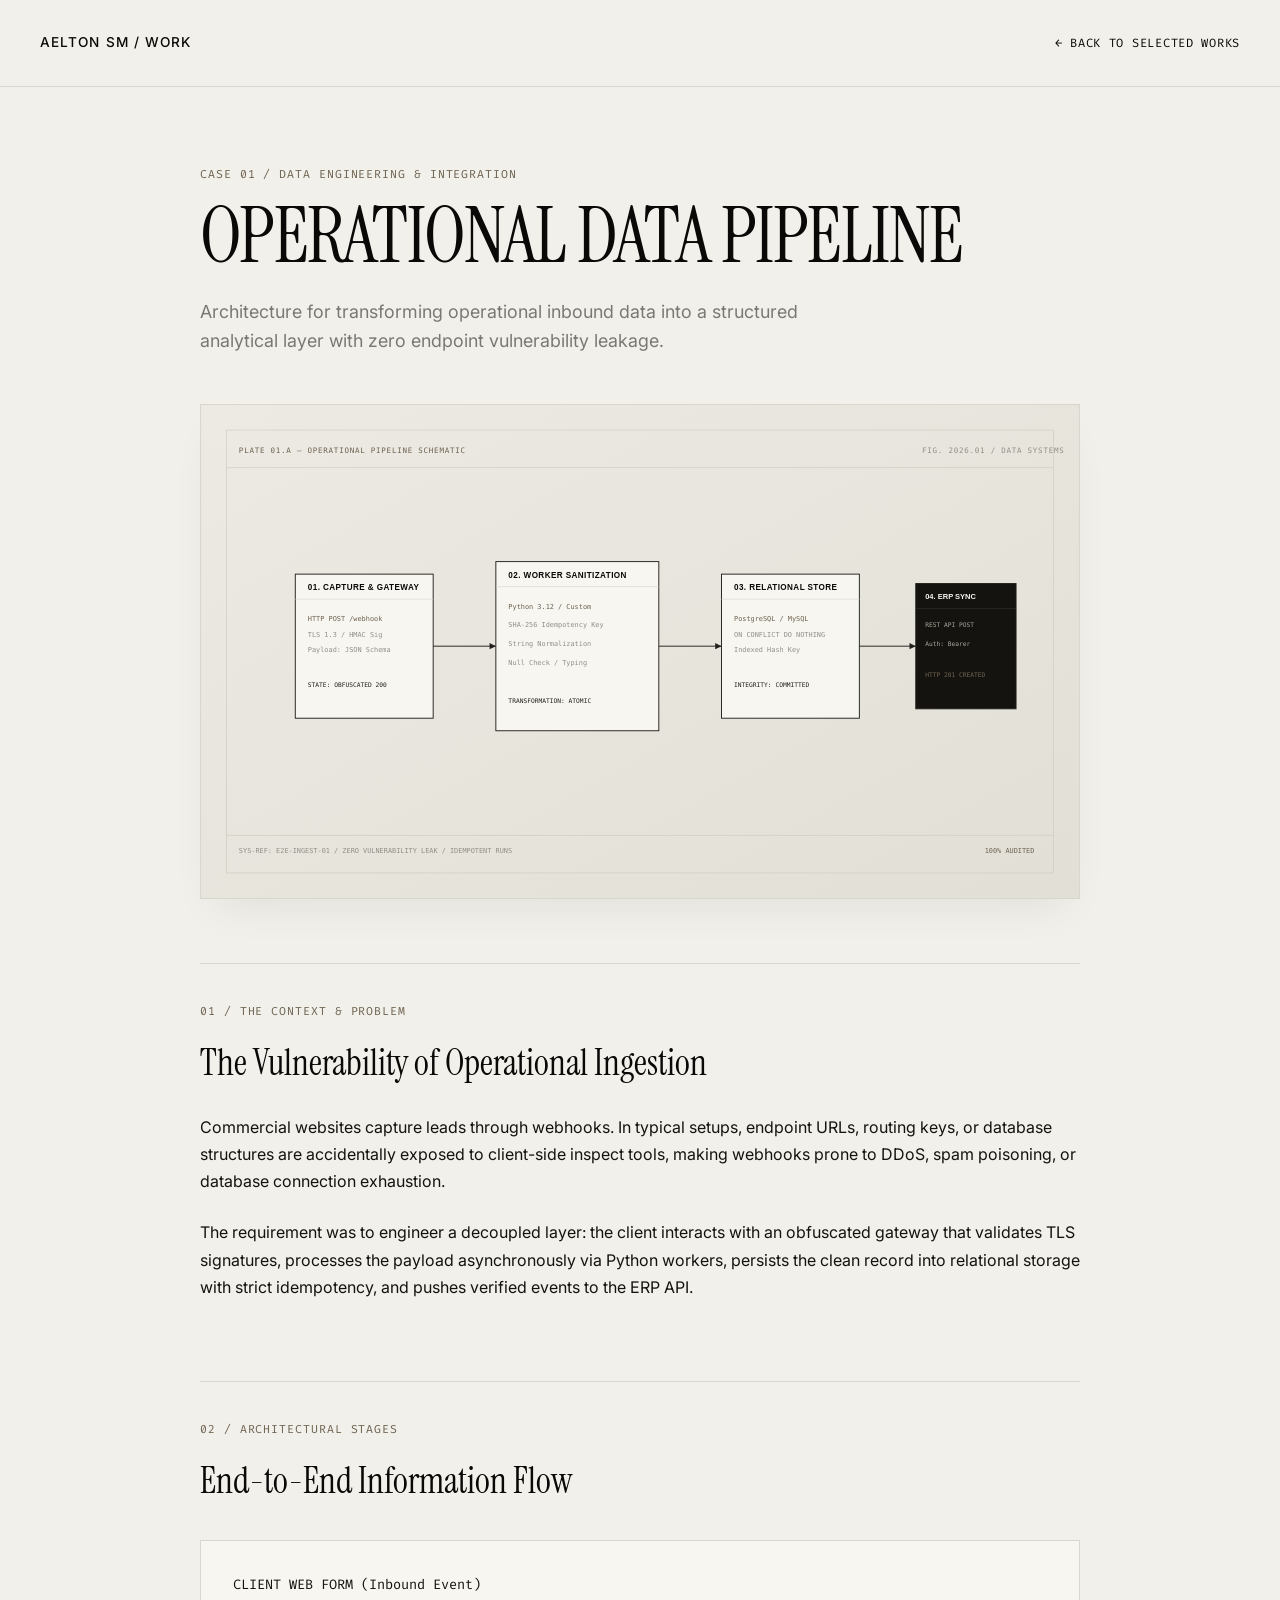
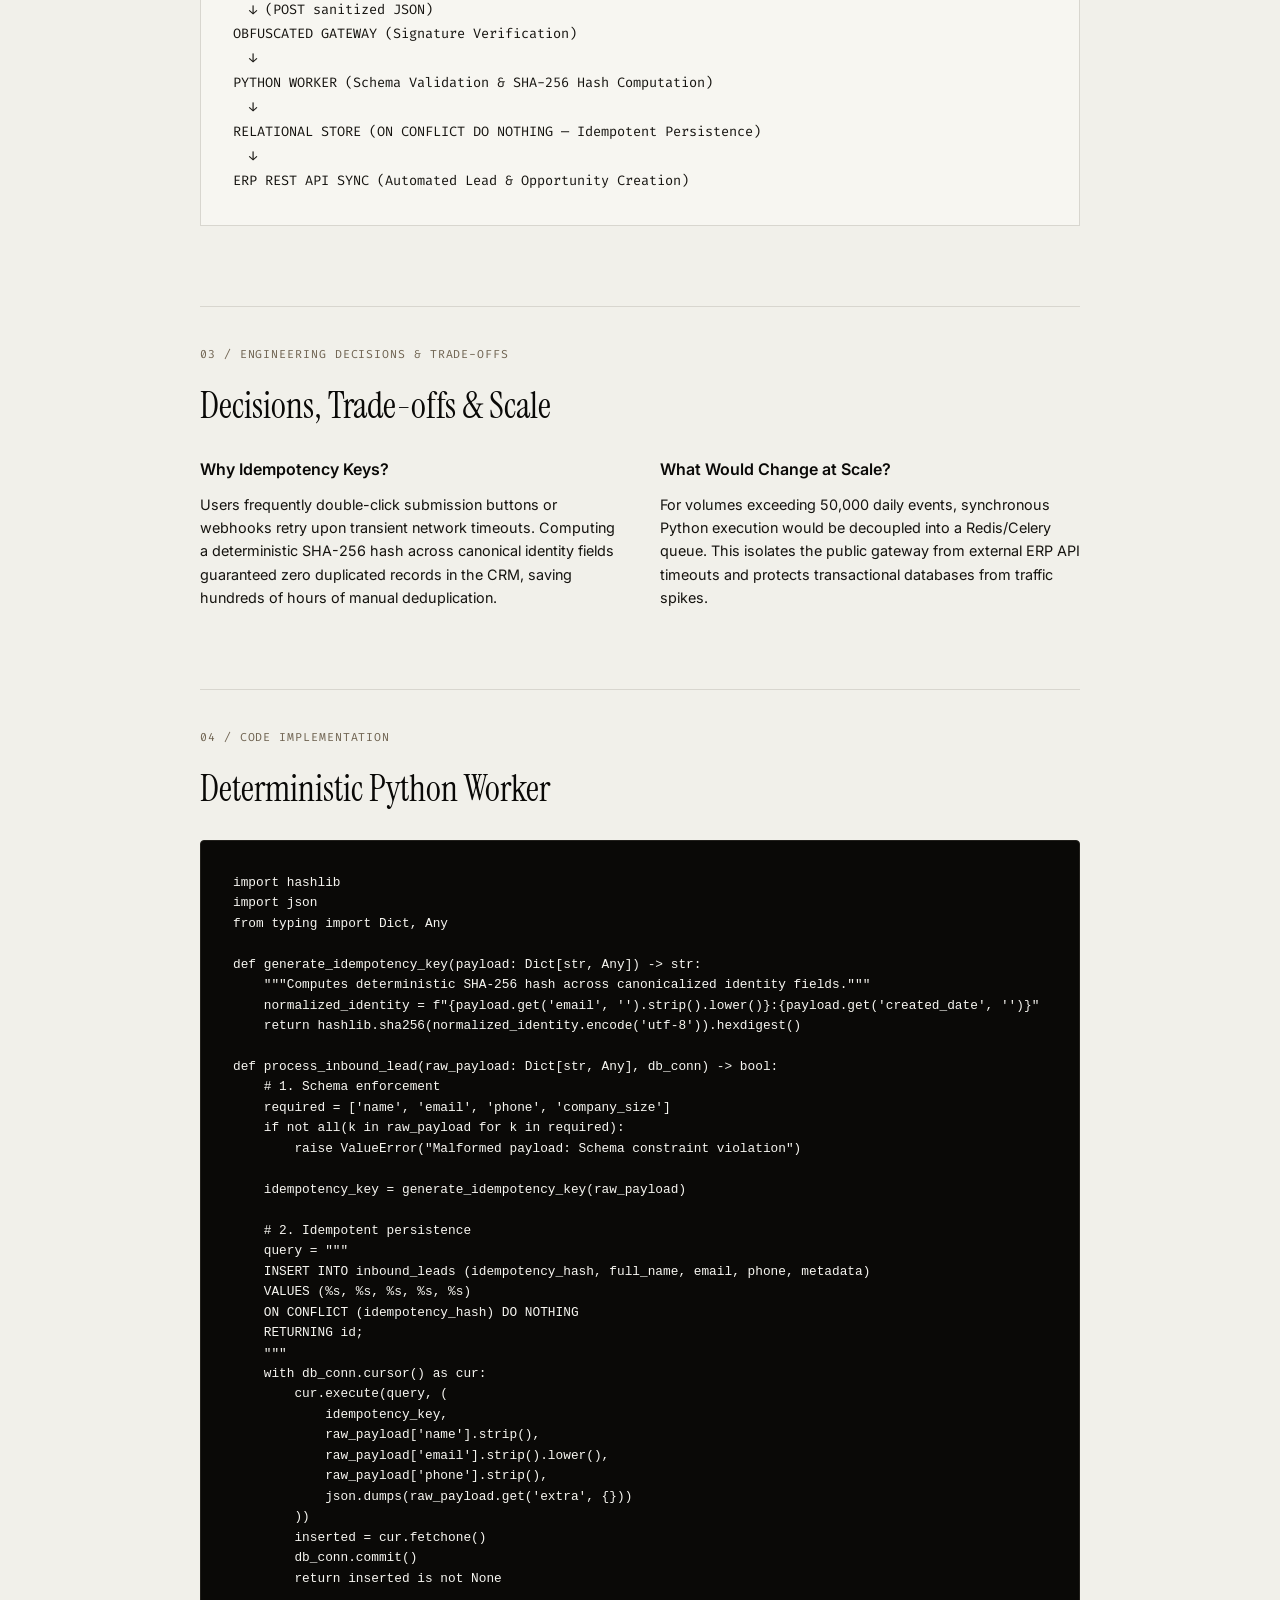
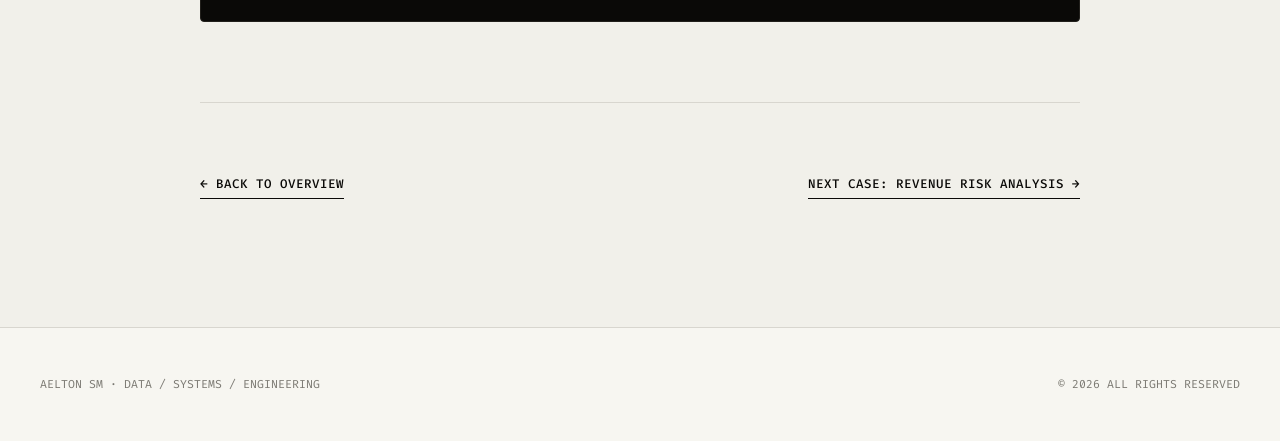
==== work/operational-pipeline.html @ 4b11ca7b "first" ====
<!DOCTYPE html>
<html lang="en">
<head>
  <meta charset="UTF-8">
  <meta name="viewport" content="width=device-width, initial-scale=1.0">
  <title>Operational Data Pipeline — Case 01 — Aelton SM</title>
  <link rel="icon" type="image/svg+xml" href="../assets/img/kraken-symbol.svg">

  <!-- Editorial CSS Suite -->
  <link rel="stylesheet" href="../assets/css/reset.css">
  <link rel="stylesheet" href="../assets/css/typography.css">
  <link rel="stylesheet" href="../assets/css/grid.css">
  <link rel="stylesheet" href="../assets/css/main.css">
</head>
<body class="theme-paper" style="background-color: var(--color-paper); color: var(--color-ink);">

  <!-- Editorial Article Header -->
  <header style="border-bottom: 1px solid var(--color-line); padding: 2rem 0;">
    <div class="container-editorial" style="display: flex; align-items: baseline; justify-content: space-between;">
      <a href="../index.html" class="header-brand-title" style="color: var(--color-ink);">AELTON SM / WORK</a>
      <a href="../index.html#works" class="nav-link" style="color: var(--color-ink);">← Back to Selected Works</a>
    </div>
  </header>

  <!-- Article Container -->
  <main class="container-editorial" style="padding-top: 5rem; padding-bottom: 8rem; max-width: 960px;">

    <!-- Case Meta -->
    <div style="margin-bottom: 3rem;">
      <div class="text-meta" style="color: var(--color-signal); margin-bottom: 1rem;">
        CASE 01 / DATA ENGINEERING & INTEGRATION
      </div>
      <h1 class="font-serif" style="font-size: clamp(2.75rem, 6vw, 5.5rem); line-height: 0.98; letter-spacing: -0.02em; text-transform: uppercase; margin-bottom: 1.5rem;">
        Operational Data Pipeline
      </h1>
      <p class="text-editorial-lead" style="color: var(--color-muted-light);">
        Architecture for transforming operational inbound data into a structured analytical layer with zero endpoint vulnerability leakage.
      </p>
    </div>

    <!-- Main Architectural Visual Plate -->
    <div class="case-image-plate" style="margin-bottom: 4rem;">
      <img src="../assets/images/projects/case-01-pipeline.svg" alt="Operational Pipeline Architectural Schematic">
    </div>

    <!-- 01. Context & The Problem -->
    <section style="margin-bottom: 5rem; border-top: 1px solid var(--color-line); padding-top: 2.5rem;">
      <div class="text-meta" style="color: var(--color-signal); margin-bottom: 1rem;">01 / THE CONTEXT & PROBLEM</div>
      <h2 class="font-serif" style="font-size: 2.25rem; margin-bottom: 1.5rem;">The Vulnerability of Operational Ingestion</h2>
      <p class="font-sans" style="font-size: 1rem; line-height: 1.7; color: var(--color-charcoal); margin-bottom: 1.5rem;">
        Commercial websites capture leads through webhooks. In typical setups, endpoint URLs, routing keys, or database structures are accidentally exposed to client-side inspect tools, making webhooks prone to DDoS, spam poisoning, or database connection exhaustion.
      </p>
      <p class="font-sans" style="font-size: 1rem; line-height: 1.7; color: var(--color-charcoal);">
        The requirement was to engineer a decoupled layer: the client interacts with an obfuscated gateway that validates TLS signatures, processes the payload asynchronously via Python workers, persists the clean record into relational storage with strict idempotency, and pushes verified events to the ERP API.
      </p>
    </section>

    <!-- 02. Architecture & Pipeline Stages -->
    <section style="margin-bottom: 5rem; border-top: 1px solid var(--color-line); padding-top: 2.5rem;">
      <div class="text-meta" style="color: var(--color-signal); margin-bottom: 1rem;">02 / ARCHITECTURAL STAGES</div>
      <h2 class="font-serif" style="font-size: 2.25rem; margin-bottom: 2rem;">End-to-End Information Flow</h2>

      <div style="background-color: var(--color-warm-white); border: 1px solid var(--color-line); padding: 2rem; margin-bottom: 2rem; font-family: var(--font-mono); font-size: 0.85rem; line-height: 1.8; color: var(--color-charcoal);">
        CLIENT WEB FORM (Inbound Event)<br>
        &nbsp;&nbsp;↓ (POST sanitized JSON)<br>
        OBFUSCATED GATEWAY (Signature Verification)<br>
        &nbsp;&nbsp;↓<br>
        PYTHON WORKER (Schema Validation & SHA-256 Hash Computation)<br>
        &nbsp;&nbsp;↓<br>
        RELATIONAL STORE (ON CONFLICT DO NOTHING — Idempotent Persistence)<br>
        &nbsp;&nbsp;↓<br>
        ERP REST API SYNC (Automated Lead & Opportunity Creation)
      </div>
    </section>

    <!-- 03. Engineering Decisions & Trade-offs -->
    <section style="margin-bottom: 5rem; border-top: 1px solid var(--color-line); padding-top: 2.5rem;">
      <div class="text-meta" style="color: var(--color-signal); margin-bottom: 1rem;">03 / ENGINEERING DECISIONS & TRADE-OFFS</div>
      <h2 class="font-serif" style="font-size: 2.25rem; margin-bottom: 1.5rem;">Decisions, Trade-offs & Scale</h2>

      <div class="grid-12" style="gap: 2.5rem;">
        <div class="col-span-6">
          <h3 class="font-sans" style="font-size: 1rem; font-weight: 600; margin-bottom: 0.75rem;">Why Idempotency Keys?</h3>
          <p class="font-sans" style="font-size: 0.9rem; color: var(--color-charcoal); line-height: 1.6;">
            Users frequently double-click submission buttons or webhooks retry upon transient network timeouts. Computing a deterministic SHA-256 hash across canonical identity fields guaranteed zero duplicated records in the CRM, saving hundreds of hours of manual deduplication.
          </p>
        </div>

        <div class="col-span-6">
          <h3 class="font-sans" style="font-size: 1rem; font-weight: 600; margin-bottom: 0.75rem;">What Would Change at Scale?</h3>
          <p class="font-sans" style="font-size: 0.9rem; color: var(--color-charcoal); line-height: 1.6;">
            For volumes exceeding 50,000 daily events, synchronous Python execution would be decoupled into a Redis/Celery queue. This isolates the public gateway from external ERP API timeouts and protects transactional databases from traffic spikes.
          </p>
        </div>
      </div>
    </section>

    <!-- 04. Technical Implementation -->
    <section style="margin-bottom: 5rem; border-top: 1px solid var(--color-line); padding-top: 2.5rem;">
      <div class="text-meta" style="color: var(--color-signal); margin-bottom: 1rem;">04 / CODE IMPLEMENTATION</div>
      <h2 class="font-serif" style="font-size: 2.25rem; margin-bottom: 1.5rem;">Deterministic Python Worker</h2>

      <div style="background-color: var(--color-ink); color: var(--color-warm-white); border: 1px solid var(--color-line-dark); padding: 2rem; border-radius: 4px; overflow-x: auto; font-family: var(--font-mono); font-size: 0.8rem; line-height: 1.6;">
<pre><code>import hashlib
import json
from typing import Dict, Any

def generate_idempotency_key(payload: Dict[str, Any]) -> str:
    """Computes deterministic SHA-256 hash across canonicalized identity fields."""
    normalized_identity = f"{payload.get('email', '').strip().lower()}:{payload.get('created_date', '')}"
    return hashlib.sha256(normalized_identity.encode('utf-8')).hexdigest()

def process_inbound_lead(raw_payload: Dict[str, Any], db_conn) -> bool:
    # 1. Schema enforcement
    required = ['name', 'email', 'phone', 'company_size']
    if not all(k in raw_payload for k in required):
        raise ValueError("Malformed payload: Schema constraint violation")

    idempotency_key = generate_idempotency_key(raw_payload)

    # 2. Idempotent persistence
    query = """
    INSERT INTO inbound_leads (idempotency_hash, full_name, email, phone, metadata)
    VALUES (%s, %s, %s, %s, %s)
    ON CONFLICT (idempotency_hash) DO NOTHING
    RETURNING id;
    """
    with db_conn.cursor() as cur:
        cur.execute(query, (
            idempotency_key,
            raw_payload['name'].strip(),
            raw_payload['email'].strip().lower(),
            raw_payload['phone'].strip(),
            json.dumps(raw_payload.get('extra', {}))
        ))
        inserted = cur.fetchone()
        db_conn.commit()
        return inserted is not None</code></pre>
      </div>
    </section>

    <!-- Navigation Footer -->
    <div style="border-top: 1px solid var(--color-line); padding-top: 3rem; display: flex; justify-content: space-between; align-items: baseline;">
      <a href="../index.html#works" class="editorial-btn">← Back to Overview</a>
      <a href="revenue-analysis.html" class="editorial-btn">Next Case: Revenue Risk Analysis →</a>
    </div>

  </main>

  <footer style="border-top: 1px solid var(--color-line); padding: 3rem 0; background-color: var(--color-warm-white);">
    <div class="container-editorial" style="display: flex; justify-content: space-between; font-family: var(--font-mono); font-size: 0.72rem; color: var(--color-muted-light);">
      <div>AELTON SM · DATA / SYSTEMS / ENGINEERING</div>
      <div>© 2026 ALL RIGHTS RESERVED</div>
    </div>
  </footer>

</body>
</html>
---- assets/css/typography.css ----
@import url('https://fonts.googleapis.com/css2?family=Fira+Code:wght@400;500&family=Instrument+Serif:ital@0;1&family=Inter:wght@300;400;500;600&display=swap');

:root {
  --font-serif: 'Instrument Serif', Georgia, serif;
  --font-sans: 'Inter', -apple-system, BlinkMacSystemFont, 'Segoe UI', Roboto, sans-serif;
  --font-mono: 'Fira Code', 'Courier New', monospace;
}

/* Typography Base Classes */
.font-serif {
  font-family: var(--font-serif);
  font-weight: 400;
}

.font-sans {
  font-family: var(--font-sans);
}

.font-mono {
  font-family: var(--font-mono);
  font-weight: 400;
}

/* Scale & Hierarchy */
.display-monumental {
  font-family: var(--font-serif);
  font-size: clamp(3.5rem, 8.5vw, 8.5rem);
  line-height: 0.92;
  letter-spacing: -0.02em;
}

.display-hero {
  font-family: var(--font-sans);
  font-size: clamp(2rem, 4.5vw, 4.25rem);
  font-weight: 400;
  line-height: 1.05;
  letter-spacing: -0.03em;
  text-transform: uppercase;
}

.display-case-title {
  font-family: var(--font-serif);
  font-size: clamp(2.5rem, 5vw, 5rem);
  line-height: 0.98;
  letter-spacing: -0.01em;
  text-transform: uppercase;
}

.text-editorial-lead {
  font-family: var(--font-sans);
  font-size: clamp(1rem, 1.4vw, 1.25rem);
  font-weight: 400;
  line-height: 1.6;
  max-width: 680px;
}

.text-meta {
  font-family: var(--font-mono);
  font-size: 0.72rem;
  letter-spacing: 0.08em;
  text-transform: uppercase;
  line-height: 1.4;
}

.text-editorial-quote {
  font-family: var(--font-serif);
  font-size: clamp(1.5rem, 2.8vw, 2.75rem);
  line-height: 1.25;
  font-style: italic;
}
---- assets/css/grid.css ----
/* Swiss / International 12-Column Grid & Hairline Dividers */

:root {
  --max-width-container: 1440px;
  --gutter-desktop: 2.5rem;
  --gutter-tablet: 1.75rem;
  --gutter-mobile: 1.25rem;
}

.container-editorial {
  width: 100%;
  max-width: var(--max-width-container);
  margin-left: auto;
  margin-right: auto;
  padding-left: var(--gutter-desktop);
  padding-right: var(--gutter-desktop);
}

@media (max-width: 1024px) {
  .container-editorial {
    padding-left: var(--gutter-tablet);
    padding-right: var(--gutter-tablet);
  }
}

@media (max-width: 640px) {
  .container-editorial {
    padding-left: var(--gutter-mobile);
    padding-right: var(--gutter-mobile);
  }
}

/* 12-Column Grid System */
.grid-12 {
  display: grid;
  grid-template-columns: repeat(12, 1fr);
  gap: 2rem;
}

@media (max-width: 1024px) {
  .grid-12 {
    grid-template-columns: repeat(8, 1fr);
    gap: 1.5rem;
  }
}

@media (max-width: 640px) {
  .grid-12 {
    grid-template-columns: repeat(4, 1fr);
    gap: 1rem;
  }
}

/* Hairline Editorial Borders */
.border-line-b {
  border-bottom: 1px solid var(--color-line);
}

.border-line-t {
  border-top: 1px solid var(--color-line);
}

.border-line-dark-b {
  border-bottom: 1px solid var(--color-line-dark);
}

.border-line-dark-t {
  border-top: 1px solid var(--color-line-dark);
}

/* Col Spans */
.col-span-12 { grid-column: span 12 / span 12; }
.col-span-8  { grid-column: span 8 / span 8; }
.col-span-6  { grid-column: span 6 / span 6; }
.col-span-4  { grid-column: span 4 / span 4; }
.col-span-3  { grid-column: span 3 / span 3; }

@media (max-width: 1024px) {
  .col-span-8  { grid-column: span 8 / span 8; }
  .col-span-6  { grid-column: span 8 / span 8; }
  .col-span-4  { grid-column: span 4 / span 4; }
  .col-span-3  { grid-column: span 4 / span 4; }
}

@media (max-width: 640px) {
  .col-span-12, .col-span-8, .col-span-6, .col-span-4, .col-span-3 {
    grid-column: span 4 / span 4;
  }
}
---- assets/css/main.css ----
/* Main Editorial Style: Cinematic Editorial Technical Portfolio */

:root {
  --color-ink: #0A0907;
  --color-charcoal: #15130F;
  --color-paper: #F1F0EA;
  --color-warm-white: #F7F6F1;
  --color-muted: #918F87;
  --color-muted-light: #7A7871;
  --color-line: #D8D6CF;
  --color-line-dark: #22201C;
  --color-signal: #6E6250;
}

body {
  background-color: var(--color-ink);
  color: var(--color-warm-white);
  font-family: var(--font-sans);
}

/* Theme Sections */
.theme-dark {
  background-color: var(--color-ink);
  color: var(--color-warm-white);
}

.theme-paper {
  background-color: var(--color-paper);
  color: var(--color-ink);
  position: relative;
}

/* Vertical Hairline Editorial Grid Lines on Paper */
.paper-grid-lines {
  position: absolute;
  top: 0;
  bottom: 0;
  left: 50%;
  transform: translateX(-50%);
  width: 100%;
  max-width: var(--max-width-container);
  padding: 0 var(--gutter-desktop);
  pointer-events: none;
  display: grid;
  grid-template-columns: repeat(12, 1fr);
  z-index: 1;
}

.paper-grid-lines > div {
  border-right: 1px solid rgba(216, 214, 207, 0.45);
  height: 100%;
}

.paper-grid-lines > div:first-child {
  border-left: 1px solid rgba(216, 214, 207, 0.45);
}

@media (max-width: 1024px) {
  .paper-grid-lines {
    grid-template-columns: repeat(8, 1fr);
    padding: 0 var(--gutter-tablet);
  }
}

@media (max-width: 640px) {
  .paper-grid-lines {
    display: none;
  }
}

/* Minimalist Editorial Header */
.site-header {
  position: absolute;
  top: 0;
  left: 0;
  width: 100%;
  z-index: 50;
  padding-top: 2.25rem;
  padding-bottom: 2.25rem;
  border-bottom: 1px solid var(--color-line-dark);
}

.header-brand-title {
  font-family: var(--font-sans);
  font-weight: 500;
  font-size: 0.85rem;
  letter-spacing: 0.08em;
  text-transform: uppercase;
}

.header-brand-sub {
  font-family: var(--font-mono);
  font-size: 0.72rem;
  color: var(--color-muted);
  letter-spacing: 0.05em;
  margin-top: 2px;
}

.nav-link {
  font-family: var(--font-mono);
  font-size: 0.75rem;
  letter-spacing: 0.06em;
  text-transform: uppercase;
  color: var(--color-warm-white);
  transition: opacity 0.2s ease;
  position: relative;
  padding-bottom: 2px;
}

.nav-link:hover {
  opacity: 0.65;
}

/* Cinematic Dark Hero */
.hero-section {
  position: relative;
  min-height: 100vh;
  display: flex;
  flex-direction: column;
  justify-content: space-between;
  padding-top: 8rem;
  padding-bottom: 3.5rem;
  overflow: hidden;
  background-color: var(--color-ink);
}

.hero-backdrop-container {
  position: absolute;
  inset: 0;
  pointer-events: none;
  z-index: 0;
  opacity: 0.38;
}

.hero-content {
  position: relative;
  z-index: 10;
  margin-top: auto;
  margin-bottom: auto;
}

.hero-main-title {
  max-width: 1050px;
  margin-top: 1.5rem;
  margin-bottom: 2.5rem;
}

.hero-footer-strip {
  position: relative;
  z-index: 10;
  padding-top: 1.5rem;
  border-top: 1px solid var(--color-line-dark);
  display: flex;
  flex-wrap: wrap;
  align-items: center;
  justify-content: space-between;
  gap: 1.5rem;
}

/* Editorial Selected Works Section */
.selected-works-section {
  padding-top: 7rem;
  padding-bottom: 8rem;
  position: relative;
  z-index: 2;
}

.selected-works-heading {
  margin-bottom: 6rem;
  padding-bottom: 2.5rem;
  border-bottom: 1px solid var(--color-line);
  position: relative;
  z-index: 5;
}

.editorial-case {
  margin-bottom: 9rem;
  position: relative;
  z-index: 5;
}

.editorial-case:last-child {
  margin-bottom: 2rem;
}

/* Huge Visual Image Plate (Framed architectural presentation) */
.case-image-plate {
  width: 100%;
  aspect-ratio: 16 / 9;
  background-color: #E2E0D8;
  border: 1px solid var(--color-line);
  box-shadow: 0 20px 40px -15px rgba(0, 0, 0, 0.08);
  overflow: hidden;
  position: relative;
  margin-bottom: 2.25rem;
}

.theme-dark .case-image-plate {
  background-color: #11100C;
  border-color: var(--color-line-dark);
  box-shadow: 0 25px 50px -20px rgba(0, 0, 0, 0.8);
}

.case-image-plate img {
  width: 100%;
  height: 100%;
  object-fit: cover;
  transition: transform 0.6s cubic-bezier(0.16, 1, 0.3, 1);
}

.editorial-case:hover .case-image-plate img {
  transform: scale(1.015);
}

/* Editorial Case Meta */
.case-meta-header {
  display: flex;
  align-items: baseline;
  justify-content: space-between;
  margin-bottom: 1rem;
}

.editorial-btn {
  display: inline-flex;
  align-items: center;
  gap: 0.5rem;
  font-family: var(--font-mono);
  font-size: 0.78rem;
  text-transform: uppercase;
  letter-spacing: 0.08em;
  font-weight: 500;
  color: var(--color-ink);
  padding-bottom: 4px;
  border-bottom: 1px solid var(--color-ink);
  transition: opacity 0.2s ease, transform 0.2s ease;
  margin-top: 1.5rem;
}

.editorial-btn:hover {
  opacity: 0.6;
  transform: translateX(4px);
}

.theme-dark .editorial-btn {
  color: var(--color-warm-white);
  border-color: var(--color-warm-white);
}

/* Capabilities / What I Build */
.capabilities-section {
  padding-top: 6rem;
  padding-bottom: 7rem;
  border-top: 1px solid var(--color-line);
  position: relative;
  z-index: 5;
}

.capability-item {
  padding-top: 1.5rem;
  padding-bottom: 2rem;
  border-top: 1px solid var(--color-line);
}

/* Dark Interlude (Inspired by Componine Discipline Explorer) */
.dark-interlude-section {
  background-color: var(--color-charcoal);
  color: var(--color-warm-white);
  padding-top: 8rem;
  padding-bottom: 8rem;
  border-top: 1px solid var(--color-line-dark);
  border-bottom: 1px solid var(--color-line-dark);
}

.discipline-nav-list {
  display: flex;
  flex-direction: column;
}

.discipline-item {
  display: flex;
  align-items: baseline;
  justify-content: space-between;
  padding: 1.5rem 0;
  border-bottom: 1px solid var(--color-line-dark);
  cursor: pointer;
  transition: all 0.3s ease;
}

.discipline-item-title {
  font-family: var(--font-serif);
  font-size: clamp(1.75rem, 3.5vw, 3.25rem);
  text-transform: uppercase;
  letter-spacing: -0.01em;
  color: var(--color-muted);
  transition: color 0.3s ease, transform 0.3s ease;
}

.discipline-item:hover .discipline-item-title,
.discipline-item.active .discipline-item-title {
  color: var(--color-warm-white);
  transform: translateX(8px);
}

.discipline-item-num {
  font-family: var(--font-mono);
  font-size: 0.8rem;
  color: var(--color-signal);
}

.discipline-preview-box {
  width: 100%;
  aspect-ratio: 4 / 3;
  border: 1px solid var(--color-line-dark);
  background-color: #0E0D0B;
  overflow: hidden;
  position: relative;
  box-shadow: 0 30px 60px -20px rgba(0, 0, 0, 0.9);
}

.discipline-preview-box img {
  width: 100%;
  height: 100%;
  object-fit: cover;
  transition: opacity 0.4s ease;
}

/* About & Timeline */
.about-section {
  padding-top: 8rem;
  padding-bottom: 8rem;
  position: relative;
  z-index: 5;
}

.timeline-entry {
  display: flex;
  align-items: baseline;
  gap: 2rem;
  padding-top: 1.25rem;
  padding-bottom: 1.25rem;
  border-bottom: 1px solid var(--color-line);
}

.timeline-year {
  font-family: var(--font-mono);
  font-size: 0.85rem;
  color: var(--color-signal);
  width: 70px;
  flex-shrink: 0;
}

/* Closing / Contact Section */
.closing-section {
  background-color: var(--color-ink);
  color: var(--color-warm-white);
  padding-top: 9rem;
  padding-bottom: 5rem;
  min-height: 80vh;
  display: flex;
  flex-direction: column;
  justify-content: space-between;
}

.closing-huge-type {
  font-family: var(--font-serif);
  font-size: clamp(3.2rem, 9vw, 9.5rem);
  line-height: 0.94;
  letter-spacing: -0.02em;
  text-transform: uppercase;
  margin-bottom: 4rem;
}

.contact-links-strip {
  display: flex;
  flex-wrap: wrap;
  gap: 2.5rem;
  font-family: var(--font-mono);
  font-size: 0.8rem;
  letter-spacing: 0.08em;
  text-transform: uppercase;
  padding-bottom: 3rem;
  border-bottom: 1px solid var(--color-line-dark);
}

.contact-link {
  transition: opacity 0.2s ease;
  position: relative;
}

.contact-link:hover {
  opacity: 0.5;
}

.footer-mini {
  padding-top: 2rem;
  display: flex;
  align-items: center;
  justify-content: space-between;
  font-family: var(--font-mono);
  font-size: 0.72rem;
  color: var(--color-muted);
}
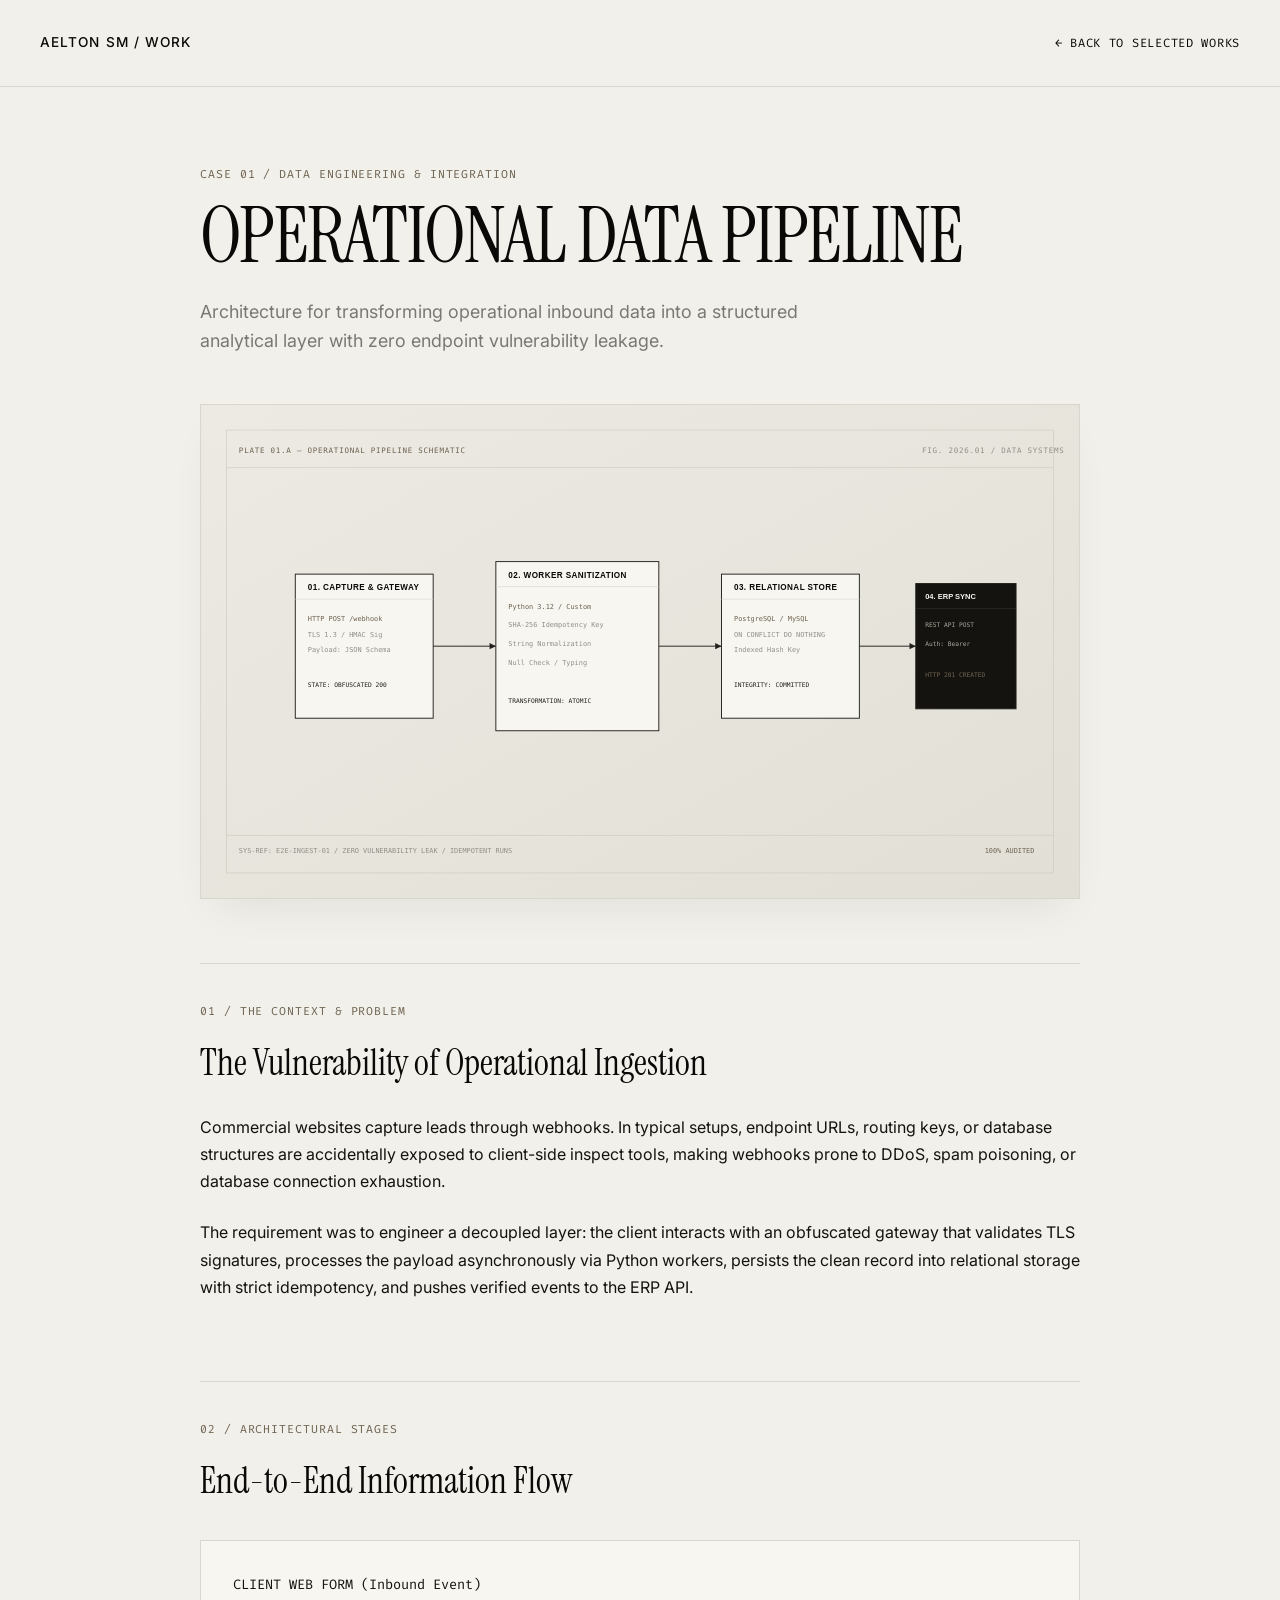
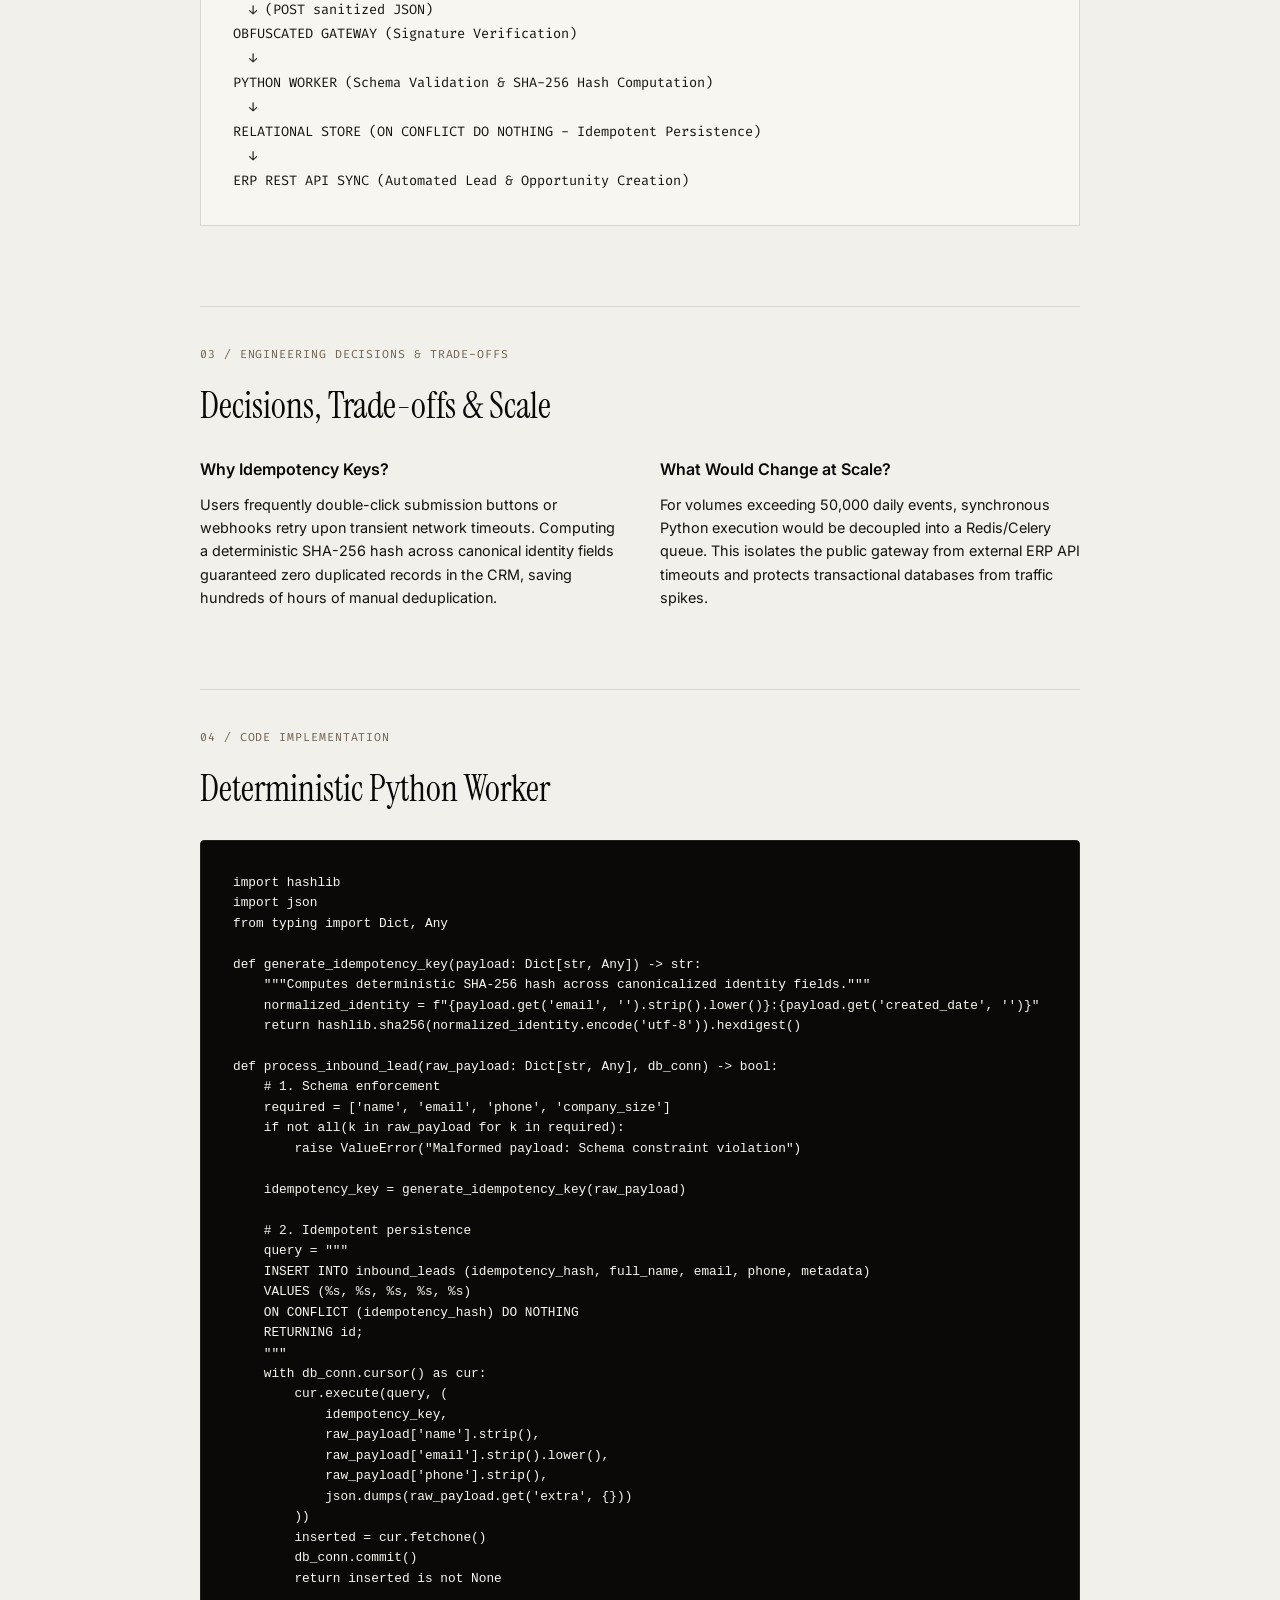
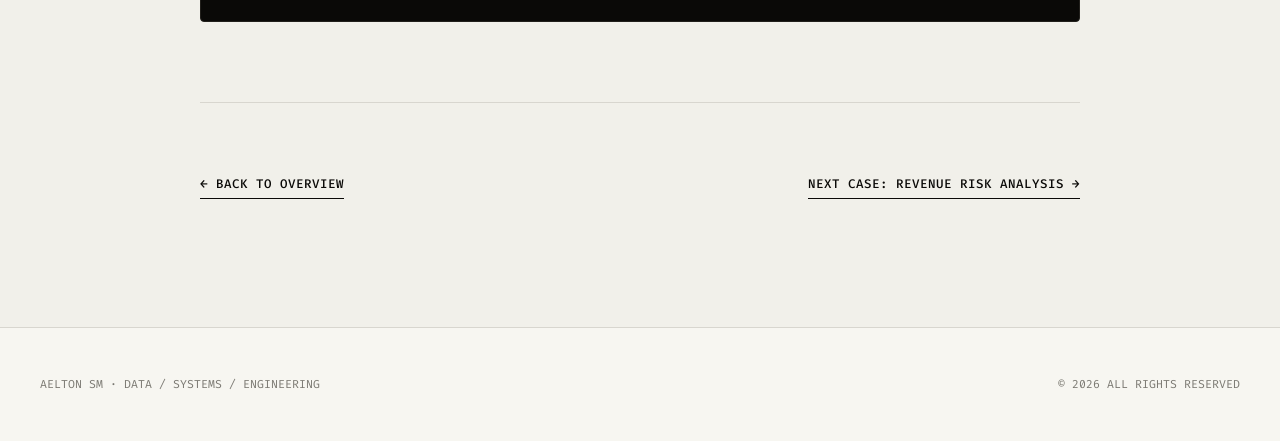
==== commit f68fd448: "fix: standardize title separators and improve consistency in HTML files" ====
--- a/work/operational-pipeline.html
+++ b/work/operational-pipeline.html
@@ -3,8 +3,10 @@
 <head>
   <meta charset="UTF-8">
   <meta name="viewport" content="width=device-width, initial-scale=1.0">
-  <title>Operational Data Pipeline — Case 01 — Aelton SM</title>
+  <title>Operational Data Pipeline - Case 01 - Aelton SM</title>
   <link rel="icon" type="image/svg+xml" href="../assets/img/kraken-symbol.svg">
+  <link rel="alternate icon" type="image/png" href="../assets/img/favicon-32x32.png">
+  <link rel="apple-touch-icon" href="../assets/img/apple-touch-icon.png">
 
   <!-- Editorial CSS Suite -->
   <link rel="stylesheet" href="../assets/css/reset.css">
@@ -67,7 +69,7 @@
         &nbsp;&nbsp;↓<br>
         PYTHON WORKER (Schema Validation & SHA-256 Hash Computation)<br>
         &nbsp;&nbsp;↓<br>
-        RELATIONAL STORE (ON CONFLICT DO NOTHING — Idempotent Persistence)<br>
+        RELATIONAL STORE (ON CONFLICT DO NOTHING - Idempotent Persistence)<br>
         &nbsp;&nbsp;↓<br>
         ERP REST API SYNC (Automated Lead & Opportunity Creation)
       </div>
--- a/assets/css/typography.css
+++ b/assets/css/typography.css
@@ -1,9 +1,10 @@
-@import url('https://fonts.googleapis.com/css2?family=Fira+Code:wght@400;500&family=Instrument+Serif:ital@0;1&family=Inter:wght@300;400;500;600&display=swap');
+@import url('https://fonts.googleapis.com/css2?family=Fira+Code:wght@400;500&family=Instrument+Serif:ital@0;1&family=Inter:wght@300;400;500;600&family=Space+Grotesk:wght@400;500;600;700&display=swap');
 
 :root {
   --font-serif: 'Instrument Serif', Georgia, serif;
   --font-sans: 'Inter', -apple-system, BlinkMacSystemFont, 'Segoe UI', Roboto, sans-serif;
   --font-mono: 'Fira Code', 'Courier New', monospace;
+  --font-display: 'Space Grotesk', -apple-system, BlinkMacSystemFont, 'Segoe UI', sans-serif;
 }
 
 /* Typography Base Classes */
